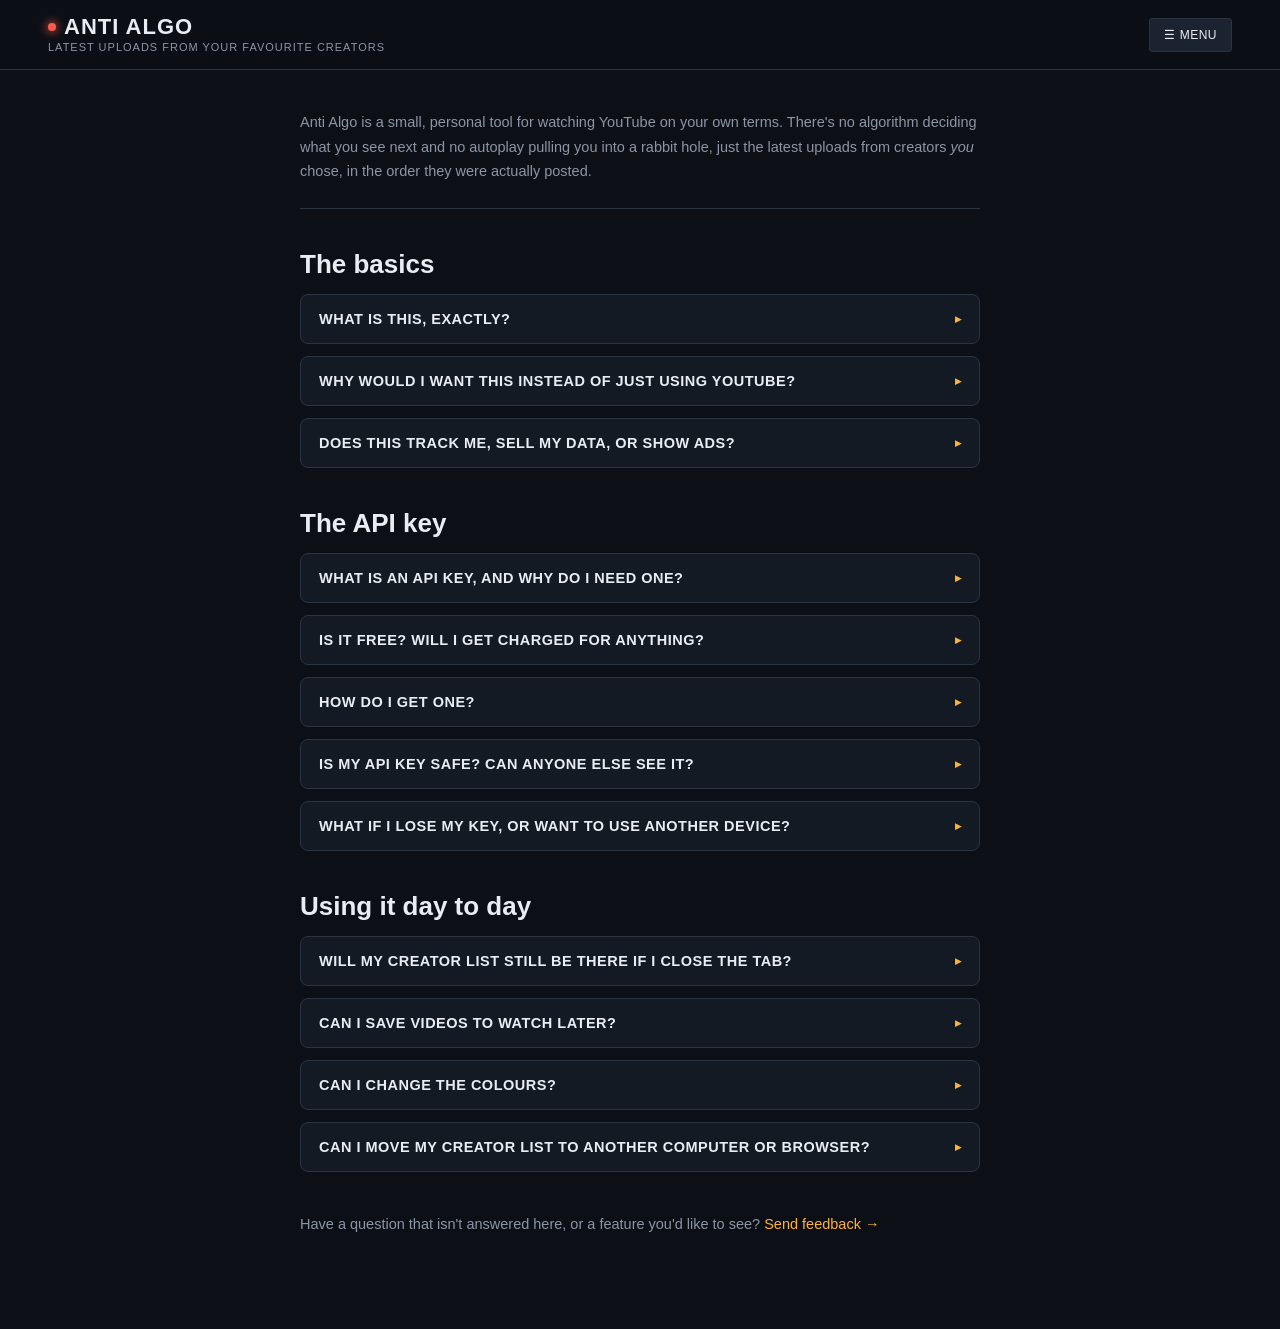
==== faq.html @ 211311bf "Updated symbols and mobile optimisation" ====
<!DOCTYPE html>
<html lang="en">
<head>
<meta charset="UTF-8">
<meta name="viewport" content="width=device-width, initial-scale=1.0">
<title>FAQ | Anti Algo</title>
<meta name="description" content="Latest uploads from your favourite creators. No algorithm, just the people you chose.">
<meta property="og:type" content="website">
<meta property="og:site_name" content="Anti Algo">
<meta property="og:title" content="FAQ | Anti Algo">
<meta property="og:description" content="Latest uploads from your favourite creators. No algorithm, just the people you chose.">
<meta property="og:url" content="https://anti-algo.com/faq.html">
<meta property="og:image" content="https://anti-algo.com/preview.png">
<meta property="og:image:width" content="1200">
<meta property="og:image:height" content="630">
<meta name="twitter:card" content="summary_large_image">
<meta name="twitter:image" content="https://anti-algo.com/preview.png">
<link rel="icon" type="image/svg+xml" href="favicon.svg">
<link rel="stylesheet" href="style.css?v=29">
<script src="theme.js?v=9"></script>
</head>
<body>
<div class="scanline"></div>
<header>
  <div class="brand-block">
    <a class="brand" href="index.html" title="Back to home"><span class="dot"></span><h1>ANTI ALGO</h1></a>
    <div class="tagline">Latest uploads from your favourite creators</div>
  </div>
  <div class="actions">
  </div>
</header>

<main class="content-page">
  <p class="page-intro">
    Anti Algo is a small, personal tool for watching YouTube on your own terms. There's no algorithm deciding
    what you see next and no autoplay pulling you into a rabbit hole, just the latest uploads from creators
    <em>you</em> chose, in the order they were actually posted.
  </p>

  <h2>The basics</h2>

  <div class="faq-item">
    <button class="faq-question" type="button">
      <span>What is this, exactly?</span>
      <span class="faq-arrow">▸</span>
    </button>
    <div class="faq-answer">
      <p>It's a self-contained web page that pulls the latest videos from a list of YouTube creators you pick,
      and shows them to you in one simple feed, sorted purely by upload date and nothing else. There's no
      "recommended for you," no trending tab, no algorithm nudging you toward anything. If you didn't add
      the creator, you won't see their videos.</p>
    </div>
  </div>

  <div class="faq-item">
    <button class="faq-question" type="button">
      <span>Why would I want this instead of just using YouTube?</span>
      <span class="faq-arrow">▸</span>
    </button>
    <div class="faq-answer">
      <p>YouTube's homepage and "Up Next" queue are built to maximise watch time, and they're very good at
      keeping you watching things you didn't plan to watch. Anti Algo flips that: you decide the full list of
      creators up front, and that's all you'll ever see here. It's a way to keep up with people you actually
      follow without wading through everything else YouTube wants to show you.</p>
    </div>
  </div>

  <div class="faq-item">
    <button class="faq-question" type="button">
      <span>Does this track me, sell my data, or show ads?</span>
      <span class="faq-arrow">▸</span>
    </button>
    <div class="faq-answer">
      <p>No. Everything (your creator list, genres, API key and watched-video history) is stored only in
      your own browser. Nothing is sent to any server of ours, because there isn't one; this is a static page
      that talks directly to YouTube's official API using your own key. There's no tracking, no ads, and no
      account to sign up for.</p>
    </div>
  </div>

  <h2>The API key</h2>

  <div class="faq-item">
    <button class="faq-question" type="button">
      <span>What is an API key, and why do I need one?</span>
      <span class="faq-arrow">▸</span>
    </button>
    <div class="faq-answer">
      <p>An API key is like a personal password that lets this page ask YouTube directly for data, like the
      latest videos from a channel, thumbnails and titles, through YouTube's official Data API.
      Without a key, YouTube has no way to know who's asking or whether the request is legitimate, so it
      won't respond. The key is free, tied to your own Google account, and only this page (running in your
      browser) ever uses it.</p>
    </div>
  </div>

  <div class="faq-item">
    <button class="faq-question" type="button">
      <span>Is it free? Will I get charged for anything?</span>
      <span class="faq-arrow">▸</span>
    </button>
    <div class="faq-answer">
      <p>Yes, completely free for normal personal use. Google gives every API key a free daily quota (10,000
      units), and just browsing your feed uses a tiny fraction of that. No billing details are required to
      create the key, and nothing here could rack up charges even if you left it running all day.</p>
    </div>
  </div>

  <div class="faq-item">
    <button class="faq-question" type="button">
      <span>How do I get one?</span>
      <span class="faq-arrow">▸</span>
    </button>
    <div class="faq-answer">
      <p>Head back to the <a href="index.html">home page</a> and click the "Get a free key" button next to the API
      key box at the bottom. It walks through the whole process step by step, from creating a free Google
      Cloud project to pasting the finished key in.</p>
    </div>
  </div>

  <div class="faq-item">
    <button class="faq-question" type="button">
      <span>Is my API key safe? Can anyone else see it?</span>
      <span class="faq-arrow">▸</span>
    </button>
    <div class="faq-answer">
      <p>Your key is stored only in your own browser and is never sent anywhere except directly to Google's
      API. If you're sharing this page with other people (say, via a hosted link), each person needs to get
      and enter their own key. Keys are never shared between visitors, and nobody can see yours.</p>
    </div>
  </div>

    <div class="faq-item">
    <button class="faq-question" type="button">
      <span>What if I lose my key, or want to use another device?</span>
      <span class="faq-arrow">▸</span>
    </button>
    <div class="faq-answer">
      <p>Keep a copy somewhere safe, like a password manager or a notes app. If you lose it, sign in to
      Google Cloud Console with the same Google account, go to APIs &amp; Services, then Credentials, and open your
      key to see it again. On a new device, just paste it into the API Key box and press Save key.</p>
    </div>
  </div>

  <h2>Using it day to day</h2>

  <div class="faq-item">
    <button class="faq-question" type="button">
      <span>Will my creator list still be there if I close the tab?</span>
      <span class="faq-arrow">▸</span>
    </button>
    <div class="faq-answer">
      <p>Yes. Your creators, genres, watched history, and API key are all saved in your browser's storage and
      persist across visits. They're tied to the exact page/address you load it from, so opening it a
      different way (a different port, a different file location) will look empty until you add creators
      there too.</p>
    </div>
  </div>

  <div class="faq-item">
    <button class="faq-question" type="button">
      <span>Can I save videos to watch later?</span>
      <span class="faq-arrow">▸</span>
    </button>
    <div class="faq-answer">
      <p>Yes. Press the <strong>+</strong> in the bottom-right corner of any video's thumbnail to save it, then open the
      <strong>Queue</strong> button above the feed to see your list. It holds up to 12 videos, and each one stays
      until you remove it yourself with the ✕. Shorts have their own
      separate queue, with its own button at the top of the Shorts column and room for another 12. Your queues are saved
      in your browser, just like your creators.</p>
    </div>
  </div>

  <div class="faq-item">
    <button class="faq-question" type="button">
      <span>Can I change the colours?</span>
      <span class="faq-arrow">▸</span>
    </button>
    <div class="faq-answer">
      <p>Yes. Open the Menu in the top corner on the home page and choose Theme to pick from Original, Bubblegum, Rouge, Amethyst, Azure or Forest.
      Your choice is remembered in your browser, and it applies to every page on the site.</p>
    </div>
  </div>

    <div class="faq-item">
    <button class="faq-question" type="button">
      <span>Can I move my creator list to another computer or browser?</span>
      <span class="faq-arrow">▸</span>
    </button>
    <div class="faq-answer">
      <p>Yes. Use the Export button next to the API key box to download a JSON file of your creators and
      genres, then use Import on the other machine to bring them in. You'll still need to enter your own API
      key separately on each device, since that's not included in the export.</p>
    </div>
  </div>

  <p style="margin-top:40px;">
    Have a question that isn't answered here, or a feature you'd like to see?
    <a href="feedback.html">Send feedback →</a>
  </p>
</main>

<script>
  document.querySelectorAll('.faq-question').forEach(btn => {
    btn.addEventListener('click', () => {
      btn.parentElement.classList.toggle('open');
    });
  });
</script>
</body>
</html>
---- style.css ----
:root{
    --col-left:320px;
    --col-right:240px;
    --col-gap:24px;
    --ink:#0c1016;
    --panel:#141a23;
    --panel-2:#1b2330;
    --line: #2a3341;
    --text: #e9edf3;
    --text-dim: #8b95a5;
    --amber: #ffb238;
    --amber-dim: #7a5a20;
    --amber-hover: #ffc45c;
    --accent-2: #ffb238;
    --on-accent: #1a1200;
    --placeholder: #4d5768;
    --amber-rgb: 255,178,56;
    --live-rgb: 255,90,78;
    --ink-rgb: 12,16,22;
    --panel-rgb: 20,26,35;
    --shade-rgb: 5,8,12;
    --live: #ff5a4e;
    --font-display: 'Roboto', Arial, sans-serif;
    --font-body: 'Roboto', Arial, sans-serif;
    --font-mono: 'Roboto', Arial, sans-serif;
  }
  @import url('https://fonts.googleapis.com/css2?family=Roboto:wght@400;500;700;900&display=swap');
  *{box-sizing:border-box; margin:0; padding:0;}
  body{
    background: var(--ink);
    color: var(--text);
    font-family: var(--font-body);
    min-height:100vh;
  }
  .scanline{
    position:fixed; inset:0; pointer-events:none; z-index:50;
    background: repeating-linear-gradient(0deg, rgba(255,255,255,0.012) 0px, rgba(255,255,255,0.012) 1px, transparent 1px, transparent 3px);
    mix-blend-mode: overlay;
  }
  header{
    padding: 16px clamp(16px,4vw,48px);
    border-bottom: 1px solid var(--line);
    display:flex; align-items:center; justify-content:space-between; gap:16px; flex-wrap:wrap;
    position: sticky; top:0; background: rgba(var(--ink-rgb),0.92); backdrop-filter: blur(8px); z-index:10;
  }
  .brand-block{ display:flex; flex-direction:column; gap:3px; }
  .brand{ display:flex; align-items:center; gap:8px; }
  .brand .dot{
    width:8px; height:8px; border-radius:50%; background: var(--live);
    box-shadow: 0 0 8px 2px rgba(var(--live-rgb),0.6);
    animation: pulse 1.8s ease-in-out infinite;
    display:inline-block;
  }
  @keyframes pulse{ 0%,100%{opacity:1;} 50%{opacity:.35;} }
  h1{
    font-family: var(--font-display);
    font-weight:700;
    font-size: clamp(18px,2.4vw,22px);
    letter-spacing: 1px;
    line-height:1;
  }
  .tagline{ font-family: var(--font-mono); font-size:11px; color:var(--text-dim); letter-spacing:1px; text-transform:uppercase; }
  .actions{ display:flex; gap:8px; align-items:center; }
  button, .btn{
    font-family: var(--font-mono); font-size:12px; letter-spacing:0.5px; text-transform:uppercase;
    background: var(--panel-2); color: var(--text); border:1px solid var(--line);
    padding:9px 14px; border-radius:3px; cursor:pointer; transition: all .15s ease;
  }
  button:hover{ border-color: var(--amber); color: var(--amber); }
  button:disabled{ opacity:.4; cursor:default; }
  button:focus-visible, input:focus-visible{ outline:2px solid var(--amber); outline-offset:2px; }
  .btn-primary{ background: var(--amber); color: var(--on-accent); border-color:var(--amber); font-weight:600; }
  .btn-primary:hover{ background: var(--amber-hover); color: var(--on-accent); }

  .apikey-footer{
    padding: 0 clamp(16px,3vw,40px) 28px;
  }
  .apikey-bar{
    display:flex; gap:8px; flex-wrap:wrap; align-items:center;
    background: var(--panel); border:1px solid var(--line); border-radius:8px;
    padding:10px 12px; max-width:720px;
  }
  .apikey-bar input{
    flex:1; min-width:160px; background: var(--ink); border:1px solid var(--line); color:var(--text);
    padding:8px 12px; border-radius:3px; font-family: var(--font-mono); font-size:12.5px;
  }
  .apikey-bar input::placeholder{ color: var(--placeholder); }
  .apikey-link{ color:var(--amber); font-size:12.5px; text-decoration:none; white-space:nowrap; }
  .apikey-link:hover{ text-decoration:underline; }
  #apiKeyToggleBtn{ padding:8px 11px; }
  .data-bar-label{ font-size:12.5px; color:var(--text-dim); margin-right:2px; white-space:nowrap; flex:0 0 auto; }
  .apikey-bar-label{ font-size:12.5px; color:var(--text-dim); font-weight:600; white-space:nowrap; }

  #infoBtn{ font-size:12px; }

  .modal-overlay{
    display:none; position:fixed; inset:0; background:rgba(0,0,0,0.65); z-index:300;
    align-items:center; justify-content:center; padding:20px;
  }
  .modal-overlay.open{ display:flex; }
  .modal-box{
    background: var(--panel); border:1px solid var(--line); border-radius:10px;
    padding:24px; max-width:440px; width:100%;
    max-height:calc(100vh - 40px); overflow-y:auto;   /* long dialogs scroll instead of running off-screen */
  }
  .modal-title{ font-size:18px; font-weight:700; margin-bottom:14px; color:var(--text); }
  .modal-steps{ padding-left:20px; display:flex; flex-direction:column; gap:10px; margin-bottom:18px; }
  .modal-steps li{ font-size:13.5px; line-height:1.5; color:var(--text-dim); }
  .modal-steps strong{ color:var(--text); }
  .modal-box button{ margin-top:4px; }
  #infoCloseBtn{ margin-left:8px; }

  /* Darker backdrop just for the video pop-out (Info/Help windows keep the lighter one) */
  #videoModalOverlay{ background:rgba(0,0,0,0.9); }
  /* Landscape: up to 90% of the screen width, leaving room above/below for the close button and fallback link */
  .video-modal-box{
    position:relative; width:min(90vw, calc(80vh * 16 / 9));
  }
  /* Shorts: up to 80% of the screen height, kept in a 9:16 frame */
  .video-modal-box.vertical{ width:min(90vw, calc(80vh * 9 / 16)); }
  .video-modal-frame{
    position:relative; width:100%; aspect-ratio:16/9; background:#000; border-radius:10px; overflow:hidden;
  }
  .video-modal-box.vertical .video-modal-frame{ aspect-ratio:9/16; }
  .video-modal-frame iframe{ position:absolute; inset:0; width:100%; height:100%; border:none; }
  .video-modal-fallback{
    display:block; text-align:center; margin-top:12px; color:var(--text-dim);
    font-size:12.5px; text-decoration:none;
  }
  .video-modal-fallback:hover{ color: var(--amber); text-decoration:underline; }
  .video-modal-close{
    position:absolute; top:-40px; right:0; background:transparent; border:none; color:var(--text);
    font-size:20px; padding:6px 10px; cursor:pointer;
  }
  .video-modal-close:hover{ color: var(--amber); border-color:transparent; }

  .add-bar{ display:flex; gap:8px; margin-bottom:28px; flex-wrap:wrap; }
  .add-bar input{
    flex:1; min-width:220px; background: var(--panel); border:1px solid var(--line); color:var(--text);
    padding:11px 14px; border-radius:3px; font-family: var(--font-mono); font-size:13px;
  }
  .add-bar input::placeholder{ color: var(--placeholder); }
  .add-bar #genreInput{ flex:0 1 300px; min-width:200px; }
  .add-bar #channelInput{ min-width:180px; }
  .add-bar button{ flex:0 0 auto; }

  main{ padding: 24px clamp(16px,3vw,40px) 64px; max-width:1600px; margin:0 auto; }

  .layout{
    display:grid;
    grid-template-columns: var(--col-left) minmax(0,1fr) var(--col-right);
    gap:var(--col-gap);
    align-items:start;
  }

  .panel-title{
    font-family: var(--font-body); font-size:16px; font-weight:700;
    color: var(--text); margin-bottom:14px; display:flex; align-items:center; gap:8px;
    position: relative; min-height:48px; padding-bottom:12px; border-bottom:1px solid var(--line); /* same height for all three headings so the text lines up */
  }
  .panel-title .count{
    background: var(--panel-2); color:var(--text-dim); border-radius:10px; padding:1px 8px; font-size:12px; font-weight:500;
  }

  .filter-btn{
    margin-left:auto; font-size:11.5px; font-weight:500; padding:5px 10px;
    background: var(--panel-2); border:1px solid var(--line); color:var(--text-dim); border-radius:14px;
  }
  .solo-badge{
    margin-left:8px; font-size:12px; font-weight:500; color:var(--amber);
    background: rgba(var(--amber-rgb),0.1); border:1px solid var(--amber-dim);
    padding:3px 6px 3px 10px; border-radius:14px; display:inline-flex; align-items:center; gap:6px;
  }
  .solo-badge button{
    padding:1px 6px; font-size:12px; border-radius:50%; border:none; background:transparent; color:var(--amber);
  }
  .solo-badge button:hover{ background: rgba(var(--amber-rgb),0.2); border-color:transparent; }
  .filter-btn:hover{ color:var(--text); border-color:var(--line); }
  .filter-btn.active{ color: var(--amber); border-color: var(--amber-dim); }
  .filter-dropdown{
    display:none; position:absolute; top:100%; right:0; margin-top:6px; z-index:30;
    background: var(--panel); border:1px solid var(--line); border-radius:8px;
    padding:10px; min-width:200px; max-height:280px; overflow-y:auto;
    box-shadow: 0 8px 24px rgba(0,0,0,0.5);
  }
  .filter-dropdown.open{ display:block; }
  .filter-dropdown-actions{ display:flex; gap:10px; margin-bottom:8px; padding-bottom:8px; border-bottom:1px solid var(--line); }
  .filter-dropdown-actions button{
    background:transparent; border:none; padding:0; font-size:11.5px; color:var(--amber); border-radius:0;
  }
  .filter-dropdown-actions button:hover{ text-decoration:underline; color:var(--amber); border-color:transparent; }
  .filter-option{
    display:flex; align-items:center; gap:8px; padding:6px 4px; font-size:13px; font-weight:400;
    color: var(--text); cursor:pointer; border-radius:5px;
  }
  .filter-option:hover{ background: var(--panel-2); }
  .filter-option input{ accent-color: var(--amber); cursor:pointer; }

  /* --- Shorts rail --- */
  .shorts-rail{
    position: sticky; top:85px;
    height: calc(100vh - 115px);
    display:flex; flex-direction:column;
    min-height:0;
  }
  .shorts-scroll{
    flex:1; min-height:0;
    overflow-y:auto; display:flex; flex-direction:column; gap:16px; padding-right:6px; padding-bottom:8px;
  }
  .short-card{
    flex:0 0 auto;
    display:block; background: transparent; border-radius:12px;
    overflow:hidden; text-decoration:none; color:inherit;
  }
  .short-thumb{ position:relative; width:100%; aspect-ratio:9/16; background:#000; border-radius:12px; overflow:hidden; }
  .short-thumb img{ width:100%; height:100%; object-fit:cover; display:block; transition: transform .2s ease; }
  .short-card:hover .short-thumb img{ transform: scale(1.06); }
  .short-thumb.watched img{ filter: brightness(0.35); }
  .short-badge{
    position:absolute; top:8px; left:8px; background:rgba(0,0,0,0.7); color:#fff;
    font-family: var(--font-body); font-size:11px; font-weight:500;
    padding:2px 8px; border-radius:4px;
  }
  .short-info{ padding:8px 2px 0; }
  .short-title{ font-size:13px; line-height:1.35; font-weight:500; color:var(--text); margin-bottom:3px;
    display:-webkit-box; -webkit-line-clamp:2; -webkit-box-orient:vertical; overflow:hidden; }
  .short-chan{ font-size:12px; color:var(--text-dim); }

  /* --- Creators panel --- */
  .creators-panel{
    position: sticky; top:85px;
    height: calc(100vh - 115px);
    display:flex; flex-direction:column;
    min-height:0;
  }

  .chip-list{
    flex:1; min-height:0; overflow-y:auto;
    display:flex; flex-direction:column; gap:4px; padding-right:6px; padding-bottom:8px;
  }
  .genre-group{ margin-bottom:6px; }
  .genre-header{
    width:100%; display:flex; align-items:center; gap:2px;
    border:1px solid transparent; border-radius:6px; background:transparent;
  }
  .genre-header:hover{ background: var(--panel-2); }
  .genre-header.selected{ background: rgba(var(--amber-rgb),0.1); border-color: var(--amber-dim); }
  .genre-header button{
    background:transparent; border:none; color: var(--accent-2); cursor:pointer; border-radius:6px;
    font-family: var(--font-mono); font-size:11px; letter-spacing:1px; text-transform:uppercase;
  }
  .genre-header button:hover{ background:transparent; border-color:transparent; color: var(--accent-2); }
  .genre-arrow-btn{ flex:0 0 auto; padding:8px 6px 8px 6px; font-size:11px; }
  .genre-arrow-btn:hover{ background: rgba(var(--amber-rgb),0.15) !important; }
  .genre-label-btn{
    flex:1; min-width:0; display:flex; align-items:center; gap:8px; padding:8px 6px 8px 2px; text-align:left;
  }
  .genre-name{ flex:1; text-align:left; overflow:hidden; text-overflow:ellipsis; white-space:nowrap; }
  .genre-header .count{ background: var(--panel-2); color:var(--text-dim); border-radius:10px; padding:1px 7px; font-size:10.5px; }
  .genre-items{ display:flex; flex-direction:column; gap:2px; padding-left:18px; }

  .chan-chip{
    display:flex; align-items:center; justify-content:space-between; gap:8px;
    background: transparent; border-radius:8px; border:1px solid transparent;
    padding:8px 8px 8px 4px; font-size:14px; color:var(--text-dim);
  }
  .chan-chip:hover{ background: var(--panel-2); }
  .chan-chip strong{
    color:var(--text); font-weight:500; font-size:14px; overflow:hidden; text-overflow:ellipsis;
    white-space:nowrap; cursor:pointer; flex:1; min-width:0;
  }
  .chan-chip strong:hover{ color: var(--amber); }
  .chan-chip.solo-active{ background: rgba(var(--amber-rgb),0.1); border-color: var(--amber-dim); }
  .chan-chip.solo-active strong{ color: var(--amber); }
  .chan-chip button{
    flex:0 0 auto; padding:2px 7px; font-size:13px; border-radius:50%; border:none; background:transparent; color:var(--text-dim);
  }
  .chan-chip button:hover{ color: #fff; border-color:transparent; background:rgba(255,255,255,0.12); }
  .chan-chip-edit{ background: var(--panel-2); gap:6px; flex-wrap:wrap; }
  .chan-chip-edit strong{ flex:0 0 auto; max-width:35%; }
  .chan-chip-edit input{
    flex:1; min-width:0; background: var(--panel); border:1px solid var(--line); color:var(--text);
    padding:5px 8px; border-radius:4px; font-family: var(--font-mono); font-size:12px;
  }
  .chan-chip-edit select{
    flex:1; min-width:0; background: var(--panel); border:1px solid var(--line); color:var(--text);
    padding:5px 8px; border-radius:4px; font-family: var(--font-body); font-size:12px;
  }
  .panel-empty{ font-size:13px; color:var(--text-dim); padding:4px; }

  /* --- Feed --- */
  .feed-col{
    min-width:0;
    position: sticky; top:85px;
    height: calc(100vh - 115px);
    display:flex; flex-direction:column;
    min-height:0;
  }
  .status-line{ font-family: var(--font-body); font-size:13px; color: var(--text-dim); min-height:18px; margin-bottom:18px; }
  .status-line.error{ color: #ff6b6b; }

  .feed-scroll{ flex:1; min-height:0; overflow-y:auto; padding-right:6px; padding-bottom:8px; }

  .grid{
    display:grid; grid-template-columns: repeat(auto-fill, minmax(260px,1fr)); gap:24px 16px;
  }
  .card{
    background: transparent; border:none; border-radius:0; overflow:visible;
    display:flex; flex-direction:column; transition: opacity .15s ease;
  }
  .card:hover{ opacity:0.92; }
  .thumb-wrap{ position:relative; aspect-ratio:16/9; background:#000; overflow:hidden; border-radius:12px; }
  .thumb-wrap img{ width:100%; height:100%; object-fit:cover; display:block; }
  .thumb-wrap.watched img{ filter: brightness(0.35); }
  .watched-overlay{
    position:absolute; inset:0; display:flex; align-items:center; justify-content:center;
    background: rgba(0,0,0,0.25);
    color:#fff; font-family: var(--font-body); font-weight:600; font-size:13px;
    letter-spacing:0.5px; text-transform:uppercase; pointer-events:none;
  }
  .card-body{ padding:10px 0 0; display:flex; flex-direction:column; gap:6px; flex:1; }
  .card-title{ font-size:14px; font-weight:500; line-height:1.4; color:var(--text); }
  .card-title a{ color:inherit; text-decoration:none; }
  .card-title a:hover{ color: var(--text); }
  .card-meta{ display:flex; justify-content:space-between; align-items:center; margin-top:auto; }
  .chan-name{ font-size:13px; color: var(--text-dim); font-weight:400; }
  .timestamp{ font-family: var(--font-body); font-size:13px; color:var(--text-dim); }

  .empty{
    text-align:center; padding: 80px 20px; color: var(--text-dim);
  }
  .empty .big{ font-family: var(--font-display); font-weight:700; font-size:22px; color: var(--text); margin-bottom:8px;}

  .skeleton{ background: transparent; border:none; border-radius:0; overflow:hidden;}
  .skeleton .thumb-wrap{ background: linear-gradient(90deg, var(--panel) 25%, var(--panel-2) 37%, var(--panel) 63%); background-size:400% 100%; animation: shimmer 1.4s infinite; border-radius:12px; }
  @keyframes shimmer{ 0%{background-position:100% 0;} 100%{background-position:0 0;} }

  ::-webkit-scrollbar{ height:8px; width:8px; }
  ::-webkit-scrollbar-thumb{ background: var(--line); border-radius:4px; }

  @media (max-width: 980px){
    .layout{ grid-template-columns: 1fr; }
    .shorts-rail, .creators-panel, .feed-col{ position:static; max-height:none; height:auto; }
    .shorts-scroll{ flex-direction:row; overflow-x:auto; overflow-y:visible; padding-bottom:8px; }
    .short-card{ flex:0 0 130px; }
    .feed-col{ order:-1; }
  }

/* ---------- Shared multi-page additions (nav, content pages, forms) ---------- */

.content-page{
  max-width:760px; margin:0 auto; padding: 40px clamp(16px,4vw,40px) 80px;
}
.content-page h2{
  font-family: var(--font-display); font-weight:700; font-size:26px; color:var(--text);
  margin: 40px 0 14px;
}
.content-page h2:first-child{ margin-top:0; }
.content-page p{
  font-size:14.5px; line-height:1.7; color:var(--text-dim); margin-bottom:12px;
}
.content-page a{ color: var(--amber); text-decoration:none; }
.content-page a:hover{ text-decoration:underline; }
.page-intro{
  font-size:15px; line-height:1.7; color:var(--text); margin-bottom:32px;
  padding-bottom:24px; border-bottom:1px solid var(--line);
}

.faq-item{
  background: var(--panel); border:1px solid var(--line); border-radius:8px;
  margin-bottom:12px; overflow:hidden;
}
.faq-question{
  width:100%; display:flex; align-items:center; justify-content:space-between; gap:12px;
  background:transparent; border:none; color:var(--text); font-family: var(--font-body);
  font-size:14.5px; font-weight:600; text-align:left; padding:16px 18px; cursor:pointer; border-radius:0;
}
.faq-question:hover{ background: var(--panel-2); border-color:transparent; }
.faq-question .faq-arrow{ color:var(--amber); font-size:12px; flex:0 0 auto; transition: transform .15s ease; }
.faq-answer{
  display:none; padding: 14px 18px 16px; font-size:14px; line-height:1.7; color:var(--text-dim);
}
.faq-answer p{ margin:0; }
.faq-answer p + p{ margin-top:10px; }
.faq-answer a{ color:var(--amber); }
.faq-item.open .faq-answer{ display:block; }
.faq-item.open .faq-arrow{ transform: rotate(90deg); }

.feedback-form{
  background: var(--panel); border:1px solid var(--line); border-radius:10px; padding:24px;
  display:flex; flex-direction:column; gap:16px; margin-top:8px;
}
.feedback-form label{
  font-family: var(--font-body); font-size:13px; font-weight:600; color:var(--text);
  display:flex; flex-direction:column; gap:6px;
}
.feedback-form input, .feedback-form select, .feedback-form textarea{
  background: var(--ink); border:1px solid var(--line); color:var(--text);
  padding:10px 12px; border-radius:5px; font-family: var(--font-body); font-size:13.5px;
  font-weight:400; resize:vertical;
}
.feedback-form input::placeholder, .feedback-form textarea::placeholder{ color: var(--placeholder); }
.feedback-form .req{ color:var(--amber); margin-left:1px; }
.feedback-form small{ font-weight:400; color:var(--text-dim); font-size:12px; }
.feedback-note{
  background: rgba(var(--amber-rgb),0.08); border:1px solid var(--amber-dim); border-radius:8px;
  padding:14px 16px; font-size:13px; line-height:1.6; color:var(--text-dim); margin-bottom:24px;
}
.feedback-note strong{ color: var(--amber); }
.feedback-success{
  display:none; background: rgba(46,160,67,0.1); border:1px solid #2ea043; border-radius:8px;
  padding:16px 18px; color:#7ee08a; font-size:14px; margin-top:16px;
}
.feedback-success.show{ display:block; }

/* Brand title doubles as a link back to the home page */
a.brand{ text-decoration:none; color:inherit; cursor:pointer; }
a.brand:hover h1{ color: var(--amber); }


/* ---------- Welcome panel (first-time / empty state) ---------- */
.welcome-panel{
  grid-column:1/-1; max-width:640px; margin:32px auto; text-align:center;
  padding:36px 28px; background: var(--panel); border:1px solid var(--line); border-radius:12px;
}
.welcome-kicker{
  font-family: var(--font-mono); font-size:11px; letter-spacing:1.5px; text-transform:uppercase;
  color: var(--accent-2); margin-bottom:10px;
}
.welcome-panel h2{ font-family: var(--font-display); font-weight:700; font-size:28px; color:var(--text); margin-bottom:14px; }
.welcome-panel p{ font-size:14.5px; line-height:1.7; color:var(--text-dim); margin-bottom:12px; }
.welcome-points{
  list-style:none; display:flex; flex-direction:column; gap:8px; text-align:left;
  margin:18px auto 26px; max-width:470px;
}
.welcome-points li{ font-size:13.5px; line-height:1.55; color:var(--text-dim); padding-left:22px; position:relative; }
.welcome-points li::before{ content:"●"; color:var(--amber); font-size:8px; position:absolute; left:6px; top:5px; }
.welcome-panel .btn-primary{ padding:12px 26px; font-size:13px; }
.welcome-hint{ font-size:12px; color:var(--text-dim); margin-top:12px; }

/* ---------- Guided tour (spotlight + speech bubble) ---------- */
#tourBlocker{ display:none; position:fixed; inset:0; z-index:200; }
#tourBlocker.active{ display:block; }
#tourSpot{
  display:none; position:fixed; z-index:201; border-radius:10px; pointer-events:none;
  box-shadow: 0 0 0 2px var(--amber), 0 0 0 9999px rgba(var(--shade-rgb),0.8);
  transition: left .2s ease, top .2s ease, width .2s ease, height .2s ease;
}
#tourBubble{
  display:none; position:fixed; z-index:203; width:min(340px, calc(100vw - 24px));
  background: var(--panel); border:1px solid var(--amber); border-radius:12px;
  padding:16px 16px 14px; box-shadow:0 12px 40px rgba(0,0,0,0.6);
}
.tour-title{ font-weight:700; color: var(--accent-2); font-size:14px; margin-bottom:6px; }
.tour-text{ font-size:13.5px; line-height:1.55; color: var(--text); margin-bottom:14px; }
.tour-footer{ display:flex; align-items:center; gap:8px; }
.tour-count{ font-size:12px; color: var(--text-dim); margin-right:auto; }
.tour-skip{ background:transparent; border:none; color: var(--text-dim); padding:6px 8px; }
.tour-skip:hover{ background:transparent; border-color:transparent; color: var(--text); }
.tour-arrow{
  position:absolute; width:14px; height:14px; background: var(--panel);
  border:1px solid var(--amber); transform:rotate(45deg); display:none;
}
.tour-arrow.up{ top:-8px; border-right:none; border-bottom:none; }
.tour-arrow.down{ bottom:-8px; border-left:none; border-top:none; }
.tour-arrow.left{ left:-8px; border-top:none; border-right:none; }
.tour-arrow.right{ right:-8px; border-bottom:none; border-left:none; }


/* ---------- Soft outlines so the three feeds read as separate sections ---------- */
.creators-panel, .feed-col, .shorts-rail{
  background: rgba(var(--panel-rgb),0.5);
  border:1px solid var(--line);
  border-radius:3px;   /* same corner as the add-creator bar */
  padding:16px 16px 12px;
}

/* ---------- Channel card (selected creator with nothing in the feed) ---------- */
.channel-card{
  grid-column:1/-1; justify-self:center; display:flex; flex-direction:column; align-items:center; gap:10px;
  width:250px; padding:22px 16px; margin-top:24px; text-align:center; text-decoration:none;
  background: var(--panel); border:1px solid var(--line); border-radius:14px;
  transition: border-color .15s ease, transform .15s ease;
}
.channel-card:hover{ border-color: var(--amber-dim); transform: translateY(-2px); }
.channel-card-img{
  width:160px; height:160px; border-radius:14px; overflow:hidden; background: var(--panel-2);
  display:flex; align-items:center; justify-content:center;
  font-size:64px; font-weight:700; color: var(--amber);
}
.channel-card-img img{ width:100%; height:100%; object-fit:cover; display:block; }
.channel-card-name{ font-size:16px; font-weight:700; color: var(--text); }
.channel-card-hint{ font-size:12.5px; line-height:1.5; color: var(--text-dim); }
.channel-card-link{ font-size:12.5px; color: var(--amber); }
.channel-card:hover .channel-card-link{ text-decoration:underline; }

/* ---------- Example pictures inside the tour bubbles ---------- */
.tour-preview{
  position:relative; margin:0 0 14px; padding:22px 10px 10px; border:1px dashed var(--line);
  border-radius:8px; background: rgba(var(--ink-rgb),0.6);
}
.tour-preview-label{
  position:absolute; top:5px; left:10px; font-family: var(--font-mono); font-size:9.5px;
  letter-spacing:1px; text-transform:uppercase; color: var(--text-dim);
}
.mock-genre{
  display:flex; align-items:center; gap:6px; margin:4px 0 2px; font-family: var(--font-mono);
  font-size:9.5px; letter-spacing:1px; text-transform:uppercase; color: var(--amber);
}
.mock-genre span{ background: var(--panel-2); color: var(--text-dim); border-radius:8px; padding:0 6px; }
.mock-chip{
  display:flex; justify-content:space-between; align-items:center; margin-left:12px; padding:3px 6px;
  border-radius:5px; font-size:11px; color: var(--text);
}
.mock-chip.on{ background: rgba(var(--amber-rgb),0.12); border:1px solid var(--amber-dim); color: var(--amber); }
.mock-chip i{ font-style:normal; color: var(--text-dim); font-size:10px; letter-spacing:2px; }
.mock-row{ display:flex; gap:8px; }
.mock-card{ flex:1; min-width:0; }
.mock-thumb{
  position:relative; aspect-ratio:16/9; border-radius:5px; overflow:hidden;
  background: linear-gradient(135deg, var(--line), var(--panel-2));
}
.mock-thumb.watched{ background: linear-gradient(135deg, var(--panel), var(--ink)); }
.mock-thumb.watched span{
  position:absolute; inset:0; display:flex; align-items:center; justify-content:center;
  font-size:7.5px; font-weight:700; letter-spacing:.5px; text-transform:uppercase; color:#fff;
}
.mock-line{ height:4px; border-radius:2px; background: var(--text-dim); margin-top:5px; opacity:.8; }
.mock-line.dim{ opacity:.4; height:3px; }
.mock-line.w80{ width:80%; } .mock-line.w70{ width:70%; } .mock-line.w50{ width:50%; } .mock-line.w40{ width:40%; }
.mock-short{ flex:1; min-width:0; }
.mock-short .mock-thumb{ aspect-ratio:9/16; }
.mock-short .mock-thumb b{
  position:absolute; top:4px; left:4px; font-size:6.5px; font-weight:600; color:#fff;
  background: rgba(0,0,0,0.7); padding:1px 4px; border-radius:3px;
}

/* Keep the Creators heading row on one line: no wrapping inside the Filter / Undo buttons */
.panel-title .filter-btn{ white-space:nowrap; flex:0 0 auto; padding:5px 9px; }
.panel-title .count{ flex:0 0 auto; }
#undoRemoveBtn{ margin-left:0; }


/* ---------- Footer: two separate boxes, centred under the middle (Videos) section ---------- */
.footer-inner{
  display:grid;
  grid-template-columns: var(--col-left) minmax(0,1fr) var(--col-right);
  column-gap: var(--col-gap);
  max-width: calc(1600px - 2 * clamp(16px,3vw,40px));
  margin:0 auto;
}
.footer-mid{
  grid-column:2;                       /* the middle column, same as the Videos section */
  display:flex; justify-content:center; flex-wrap:nowrap; gap:12px;
}
.footer-mid > .apikey-bar{ flex:0 0 auto; }   /* keep each box its natural size; any overflow spreads evenly either side */
/* Not enough room for three columns: centre the pair on the page and let it wrap */
@media (max-width: 1180px){
  .footer-inner{ grid-template-columns: 1fr; }
  .footer-mid{ grid-column:1; flex-wrap:wrap; }
}

/* "Get a free key" as a button */
.apikey-getkey{
  display:inline-block; text-decoration:none; white-space:nowrap;
  color: var(--amber); border-color: var(--amber-dim);
}
.apikey-getkey:hover{ border-color: var(--amber); background: rgba(var(--amber-rgb),0.1); color: var(--amber); text-decoration:none; }

/* Help dialog: plain-English intro */
.modal-box-wide{ max-width:560px; }
.modal-text{ font-size:13.5px; line-height:1.6; color: var(--text-dim); margin-bottom:10px; }
.modal-text strong{ color: var(--text); }
.modal-facts{ list-style:none; display:flex; flex-direction:column; gap:8px; margin:12px 0 4px; }
.modal-facts li{
  font-size:13.5px; line-height:1.5; color: var(--text-dim);
  padding:10px 12px; background: var(--panel-2); border-radius:3px;
}
.modal-facts strong{ color: var(--accent-2); }
.modal-subtitle{ font-size:14px; font-weight:700; color: var(--accent-2); margin:18px 0 10px; }

#tourBlocker.dim{ background: rgba(var(--shade-rgb), 0.8); }


/* =====================================================================
   COLOUR THEMES  (Default = the :root values above)
   Each theme just re-defines the same set of variables.
   ===================================================================== */
:root[data-theme="bubblegum"]{
  --ink:#08060a; --panel:#121014; --panel-2:#1c191f; --line:#302a33;
  --text:#f6f3f5; --text-dim:#a69ca4;
  --amber:#ff5fa8; --amber-dim:#8a2b5c; --amber-hover:#ff82bd; --accent-2:#ff8ec4;
  --live:#ff3d9a; --on-accent:#1a0010; --placeholder:#5e545b;
  --amber-rgb:255,95,168; --live-rgb:255,61,154; --ink-rgb:8,6,10; --panel-rgb:18,16,20; --shade-rgb:3,2,4;
}
:root[data-theme="rouge"]{
  --ink:#070709; --panel:#111115; --panel-2:#1b1b21; --line:#2e2e38;
  --text:#f4f4f6; --text-dim:#9d9da8;
  --amber:#ff3b3b; --amber-dim:#8a1f1f; --amber-hover:#ff6161; --accent-2:#ff5a5a;
  --live:#ff1f3d; --on-accent:#1a0000; --placeholder:#5a5a66;
  --amber-rgb:255,59,59; --live-rgb:255,31,61; --ink-rgb:7,7,9; --panel-rgb:17,17,21; --shade-rgb:2,2,3;
}
:root[data-theme="amethyst"]{
  --ink:#140f24; --panel:#1e1636; --panel-2:#2a1f4a; --line:#43376f;
  --text:#f5f0ff; --text-dim:#b9acdd;
  --amber:#c9a2ff; --amber-dim:#6b4f9e; --amber-hover:#dcbfff; --accent-2:#ff9ad5;
  --live:#ff8fd6; --on-accent:#1e0f3a; --placeholder:#6d6194;
  --amber-rgb:201,162,255; --live-rgb:255,143,214; --ink-rgb:20,15,36; --panel-rgb:30,22,54; --shade-rgb:8,5,18;
}
:root[data-theme="azure"]{
  --ink:#070d18; --panel:#0d1727; --panel-2:#142238; --line:#223a5c;
  --text:#e8f2ff; --text-dim:#8aa6c9;
  --amber:#3db8ff; --amber-dim:#1d5c8a; --amber-hover:#6accff; --accent-2:#9ad8ff;
  --live:#00d4ff; --on-accent:#04121f; --placeholder:#4a6285;
  --amber-rgb:61,184,255; --live-rgb:0,212,255; --ink-rgb:7,13,24; --panel-rgb:13,23,39; --shade-rgb:3,6,12;
}

:root[data-theme="forest"]{
  --ink:#07100b; --panel:#0e1a13; --panel-2:#15261c; --line:#25402f;
  --text:#eaf5ee; --text-dim:#8fb09b;
  --amber:#4ade80; --amber-dim:#1f6b3e; --amber-hover:#7ceea3; --accent-2:#a7e8b8;
  --live:#2ee59d; --on-accent:#04150a; --placeholder:#4a6a57;
  --amber-rgb:74,222,128; --live-rgb:46,229,157; --ink-rgb:7,16,11; --panel-rgb:14,26,19; --shade-rgb:3,8,5;
}

/* ---------- Theme picker (injected by theme.js) ---------- */
.menu-wrap{ position:relative; }
.site-menu{
  display:none; position:absolute; right:0; top:calc(100% + 8px); z-index:60;
  background: var(--panel); border:1px solid var(--line); border-radius:8px;
  padding:6px; min-width:200px; box-shadow:0 12px 32px rgba(0,0,0,0.5);
}
.site-menu.open{ display:block; }
.menu-link{
  display:flex; align-items:center; gap:10px; width:100%; text-align:left; box-sizing:border-box;
  background:transparent; border:none; color: var(--text); border-radius:5px; text-decoration:none;
  font-family: var(--font-body); font-size:13px; text-transform:none; letter-spacing:0; padding:9px 10px; cursor:pointer;
}
.menu-link:hover{ background: var(--panel-2); color: var(--text); border-color:transparent; }
.menu-link.active{ color: var(--amber); }
.menu-caret{
  margin-left:auto; width:7px; height:7px; border-left:2px solid var(--text-dim); border-bottom:2px solid var(--text-dim);
  transform: rotate(45deg); margin-right:3px;   /* points left: the colours open to the left */
}
.theme-item.open .menu-caret{ transform: rotate(-45deg); }

/* half-circle theme icon */
.theme-icon{
  width:16px; height:16px; border-radius:50%; border:1.5px solid var(--text-dim); flex:0 0 auto;
  background: linear-gradient(135deg, var(--theme-icon-a, #0c1016) 50%, var(--theme-icon-b, #ffb238) 50%);
  box-sizing:border-box; background-origin:border-box; background-repeat:no-repeat;
}
.theme-item{ position:relative; }
.theme-list{
  display:none; position:absolute; right:100%; top:-7px; padding-right:6px;   /* padding bridges the gap so hover isn't lost */
}
.theme-list-inner{
  background: var(--panel); border:1px solid var(--line); border-radius:8px;
  padding:6px; min-width:180px; box-shadow:0 12px 32px rgba(0,0,0,0.5);
}
.theme-item:has(:focus-visible) > .theme-list, .theme-item.open > .theme-list{ display:block; }
@media (hover: hover){
  .theme-item:hover > .theme-list{ display:block; }
  .theme-item:hover > .menu-theme-toggle{ background: var(--panel-2); }
}
@media (max-width:700px){ .menu-caret{ transform: rotate(-45deg); } .theme-item.open .menu-caret{ transform: rotate(135deg); } .theme-list{ right:0; top:100%; padding:4px 0 0; position:static; } .theme-list-inner{ box-shadow:none; border:none; padding:0 0 0 14px; } }
.theme-option{
  display:flex; align-items:center; gap:10px; width:100%; text-align:left;
  background:transparent; border:none; color: var(--text); border-radius:5px;
  font-family: var(--font-body); font-size:13px; text-transform:none; letter-spacing:0; padding:8px 10px;
}
.theme-option:hover{ background: var(--panel-2); color: var(--text); border-color:transparent; }
.theme-option .theme-check{ margin-left:auto; color: var(--amber); visibility:hidden; }
.theme-option.selected .theme-check{ visibility:visible; }
.theme-option.selected{ background: rgba(var(--amber-rgb),0.12); color: var(--amber); }
.theme-swatch{ width:16px; height:16px; border-radius:50%; border:1.5px solid var(--text-dim); flex:0 0 auto; box-sizing:border-box; background-origin:border-box; background-repeat:no-repeat; }


/* ---------- Watch-later queue ---------- */
.thumb-box{ position:relative; }
.queue-btn{
  position:absolute; bottom:8px; right:8px; z-index:2;
  width:28px; height:28px; padding:0; border-radius:50%;
  display:flex; align-items:center; justify-content:center;
  font-size:14px; line-height:1; letter-spacing:0;
  background: rgba(var(--ink-rgb), 0.45); color: rgba(255,255,255,0.85);
  border:none; opacity:0.7; transition: opacity .15s ease, background .15s ease;
}
.queue-btn:hover, .queue-btn.queued{ opacity:1; background: var(--amber); color: var(--on-accent); }
/* the plus is drawn with two bars so it sits exactly in the middle of the circle */
.queue-btn.plus{ position:absolute; font-size:0; }
.queue-btn.plus::before, .queue-btn.plus::after{
  content:""; position:absolute; left:50%; top:50%; background: currentColor; border-radius:1px;
  transform: translate(-50%,-50%);
}
.queue-btn.plus::before{ width:12px; height:2px; }
.queue-btn.plus::after{ width:2px; height:12px; }
#queueToggleBtn{ text-transform:none; letter-spacing:0; font-size:12px; }
#shortsQueueBtn{ text-transform:none; letter-spacing:0; font-size:11.5px; }
#shortsQueueBtn.has-items, #queueToggleBtn.has-items{ color: var(--amber); border-color: var(--amber-dim); }
.panel-title.queue-mode .solo-badge{ display:none !important; }
#soloBadgeName{ display:inline-block; max-width:200px; overflow:hidden; text-overflow:ellipsis; white-space:nowrap; vertical-align:bottom; }
.queue-bar{
  grid-column:1/-1; display:flex; align-items:center; justify-content:space-between; gap:12px;
  font-size:12.5px; color: var(--text-dim);
}

.tour-panel{ display:none; position:fixed; z-index:200; }
.tour-panel.active{ display:block; }
.tour-hint{ font-size:12px; font-style:italic; color: var(--accent-2); margin:-6px 0 12px; }

.info-i{ display:inline-block; width:10px; height:15px; vertical-align:-2px; margin-right:3px; }

/* Help dialog as a two-slide carousel */
.help-box{ max-width:440px; padding:20px 22px; }
.help-box .modal-title{ font-size:16px; margin-bottom:10px; }
.help-sub{ font-size:12px; font-weight:400; color:var(--text-dim); }
.help-box .modal-text, .help-box .modal-facts li, .help-box .modal-steps li{ font-size:13px; line-height:1.5; }
.help-box .modal-text{ margin-bottom:8px; }
.help-box .modal-facts{ gap:6px; margin:8px 0 0; }
.help-box .modal-facts li{ padding:8px 10px; }
.help-box .modal-steps{ gap:7px; margin-bottom:10px; }
.help-slide{ display:none; }
.help-slide.active{ display:block; }
.help-footer{ display:flex; align-items:center; justify-content:space-between; gap:10px; margin-top:14px; flex-wrap:wrap; }
.help-actions{ display:flex; gap:8px; align-items:center; margin-left:auto; flex-wrap:wrap; justify-content:flex-end; }
.help-actions button{ margin-top:0; }
.help-dots{ display:flex; gap:6px; }
.help-dots span{ width:7px; height:7px; border-radius:50%; background: var(--line); }
.help-dots span.on{ background: var(--amber); }

/* queue tick, drawn so it sits in the middle of the circle */
.queue-btn.check{ font-size:0; }
.queue-btn.check::after{
  content:""; position:absolute; left:50%; top:46%; width:5px; height:10px;
  border:solid currentColor; border-width:0 2px 2px 0; border-radius:1px;
  transform: translate(-50%,-55%) rotate(45deg);
}
.short-thumb .queue-btn{ bottom:8px; right:8px; }

.help-addr{ display:flex; align-items:center; gap:8px; margin-top:6px; }
.help-addr code{
  flex:1 1 auto; min-width:0; overflow-wrap:anywhere; background: var(--panel-2); border:1px solid var(--line);
  border-radius:5px; padding:6px 8px; font-size:12px; color:var(--text);
}
.help-addr button{ flex:0 0 auto; margin-top:0; padding:5px 10px; font-size:12px; }
.help-addr-note{ display:block; margin-top:6px; font-size:12px; }

/* Reordering creators within a category */
.drag-handle{
  flex:0 0 auto; cursor:grab; user-select:none; touch-action:none; color:var(--text-dim);
  font-size:11px; letter-spacing:-2px; line-height:1; padding:6px 4px; border-radius:4px; opacity:0.35;
}
.chan-chip:hover .drag-handle, .drag-handle:focus-visible{ opacity:1; }
.drag-handle:hover{ color:var(--amber); }
.drag-handle:active{ cursor:grabbing; }
.chan-chip{ justify-content:flex-start; position:relative; }
.chan-chip strong{ flex:1 1 auto; min-width:0; }
.chan-chip.dragging{ opacity:0.5; background: var(--panel-2); }
.chan-chip.drop-before::before, .chan-chip.drop-after::after{
  content:""; position:absolute; left:0; right:0; height:2px; background: var(--amber); border-radius:1px;
}
.chan-chip.drop-before::before{ top:-2px; }
.chan-chip.drop-after::after{ bottom:-2px; }

.help-link{ color: var(--amber); }

.menu-sep{ height:1px; background: var(--line); margin:6px 4px; }
.menu-danger{ color:#ff6b6b; }
.menu-danger:hover{ color:#ff8a8a; }

/* drawn icons for the Queue buttons (same style as the + and tick) */
.qi{ display:inline-block; vertical-align:middle; margin-right:6px; }
.qi-play{
  width:0; height:0; border-left:7px solid currentColor; border-top:4.5px solid transparent; border-bottom:4.5px solid transparent;
  margin-top:-1px;
}
.qi-back{
  width:6px; height:6px; border-left:2px solid currentColor; border-bottom:2px solid currentColor;
  transform: rotate(45deg); margin:-1px 8px 0 3px; border-radius:1px;
}

/* Info dialog as a two-page carousel */
.info-box{ position:relative; padding-top:22px; }
.info-box .modal-title{ padding-right:28px; }
.info-slide{ display:none; }
.info-slide.active{ display:block; }
.info-box .modal-text, .info-box .modal-facts li{ font-size:13px; line-height:1.5; }
.info-box .modal-facts{ gap:6px; margin:8px 0 0; }
.info-box .modal-facts li{ padding:8px 10px; }
.modal-close-x{
  position:absolute; top:10px; right:10px; margin:0 !important; width:28px; height:28px; padding:0;
  border-radius:50%; border:none; background:transparent; color:var(--text-dim); font-size:14px; line-height:1;
}
.modal-close-x:hover{ background: var(--panel-2); color: var(--text); border-color:transparent; }
.info-box .help-actions button{ margin-top:0; }

/* Info carousel: side arrows, centred dots, single button */
.info-box{ padding-left:24px; padding-right:24px; }
.info-footer{ display:flex; flex-direction:column; align-items:center; gap:14px; margin-top:16px; }
.info-footer button{ margin-top:0; }
.info-actions{ margin-left:0; justify-content:center; }
.info-dots{ display:flex; gap:8px; }
.info-dots button{
  width:9px; height:9px; padding:0; margin:0; border-radius:50%; border:none; background: var(--line); cursor:pointer;
}
.info-dots button.on{ background: var(--amber); }
.info-dots button:hover{ background: var(--amber-dim); }

/* ---------- Phones and small tablets ---------- */
@media (max-width: 700px){
  html, body{ overflow-x:hidden; }
  header{ gap:10px; padding:12px 16px; }
  .tagline{ letter-spacing:0.5px; font-size:10px; }
  .actions{ flex-wrap:wrap; }
  main{ padding:16px 16px 40px; }

  /* the add-creator bar: full-width fields, then the button */
  .add-bar #channelInput, .add-bar #genreInput{ flex:1 1 100%; min-width:0; }
  .add-bar button{ flex:1 1 100%; }

  /* API key box and "Your list" box: fit the screen instead of running off the sides */
  .apikey-footer{ padding:0 16px 28px; }
  .footer-mid{ flex-direction:column; align-items:stretch; gap:12px; }
  .footer-mid > .apikey-bar{ flex:1 1 auto; width:100%; max-width:100%; box-sizing:border-box; }
  .apikey-bar{ padding:10px; }
  .apikey-bar input{ flex:1 1 120px; min-width:0; }
  #apiKeySaveBtn, #apiKeyHelpBtn{ flex:1 1 calc(50% - 4px); text-align:center; }
  #dataBar{ justify-content:center; }
  #dataBar button{ flex:1 1 auto; }

  /* a little bigger so fingers can hit them, and 16px text so iPhones don't zoom in on focus */
  input, select, textarea{ font-size:16px !important; }
  button, .btn{ padding:10px 14px; }
  .filter-btn, .panel-title .filter-btn{ padding:7px 11px; }
  .queue-btn{ width:34px; height:34px; }
  .modal-overlay{ padding:12px; }
  .modal-box{ padding:18px; }
  .help-box, .info-box{ padding-left:18px; padding-right:18px; }
  .help-actions{ width:100%; justify-content:stretch; }
  .help-actions > *{ flex:1 1 auto; text-align:center; }
  .video-modal-box{ width:100% !important; }
  .feedback-form{ padding:16px; }
  .content-page{ padding-top:24px; }
}

/* touch screens have no hover, so show the drag grip all the time and make the small buttons easier to press */
@media (hover: none){
  .drag-handle{ opacity:0.7; padding:10px 8px; font-size:13px; }
  .chan-chip button{ padding:8px 11px; font-size:15px; }
  .genre-arrow-btn{ padding:10px 10px; }
  .menu-link, .theme-option{ padding-top:12px; padding-bottom:12px; }
}

/* Animated arrow that nudges people towards "Get a free key" during the tour */
#tourPointer{
  display:none; position:fixed; z-index:204; width:28px; height:40px; color: var(--amber); pointer-events:none;
  filter: drop-shadow(0 2px 6px rgba(0,0,0,0.6));
  animation: tourBob 0.9s ease-in-out infinite;
}
@keyframes tourBob{ 0%,100%{ transform: translateY(-4px); } 50%{ transform: translateY(8px); } }
#tourSpot.pulse{ animation: tourPulse 1.4s ease-out infinite; }
@keyframes tourPulse{
  0%{ box-shadow: 0 0 0 2px var(--amber), 0 0 0 0 rgba(var(--amber-rgb),0.55), 0 0 0 9999px rgba(var(--shade-rgb),0.8); }
  100%{ box-shadow: 0 0 0 2px var(--amber), 0 0 0 14px rgba(var(--amber-rgb),0), 0 0 0 9999px rgba(var(--shade-rgb),0.8); }
}
@media (prefers-reduced-motion: reduce){ #tourPointer, #tourSpot.pulse{ animation:none; } }

/* drawn button icons (they render the same on every phone) */
.ic{ width:14px; height:14px; vertical-align:-2px; margin-right:6px; flex:0 0 auto; }
#apiKeyToggleBtn .ic{ margin-right:0; vertical-align:-3px; }
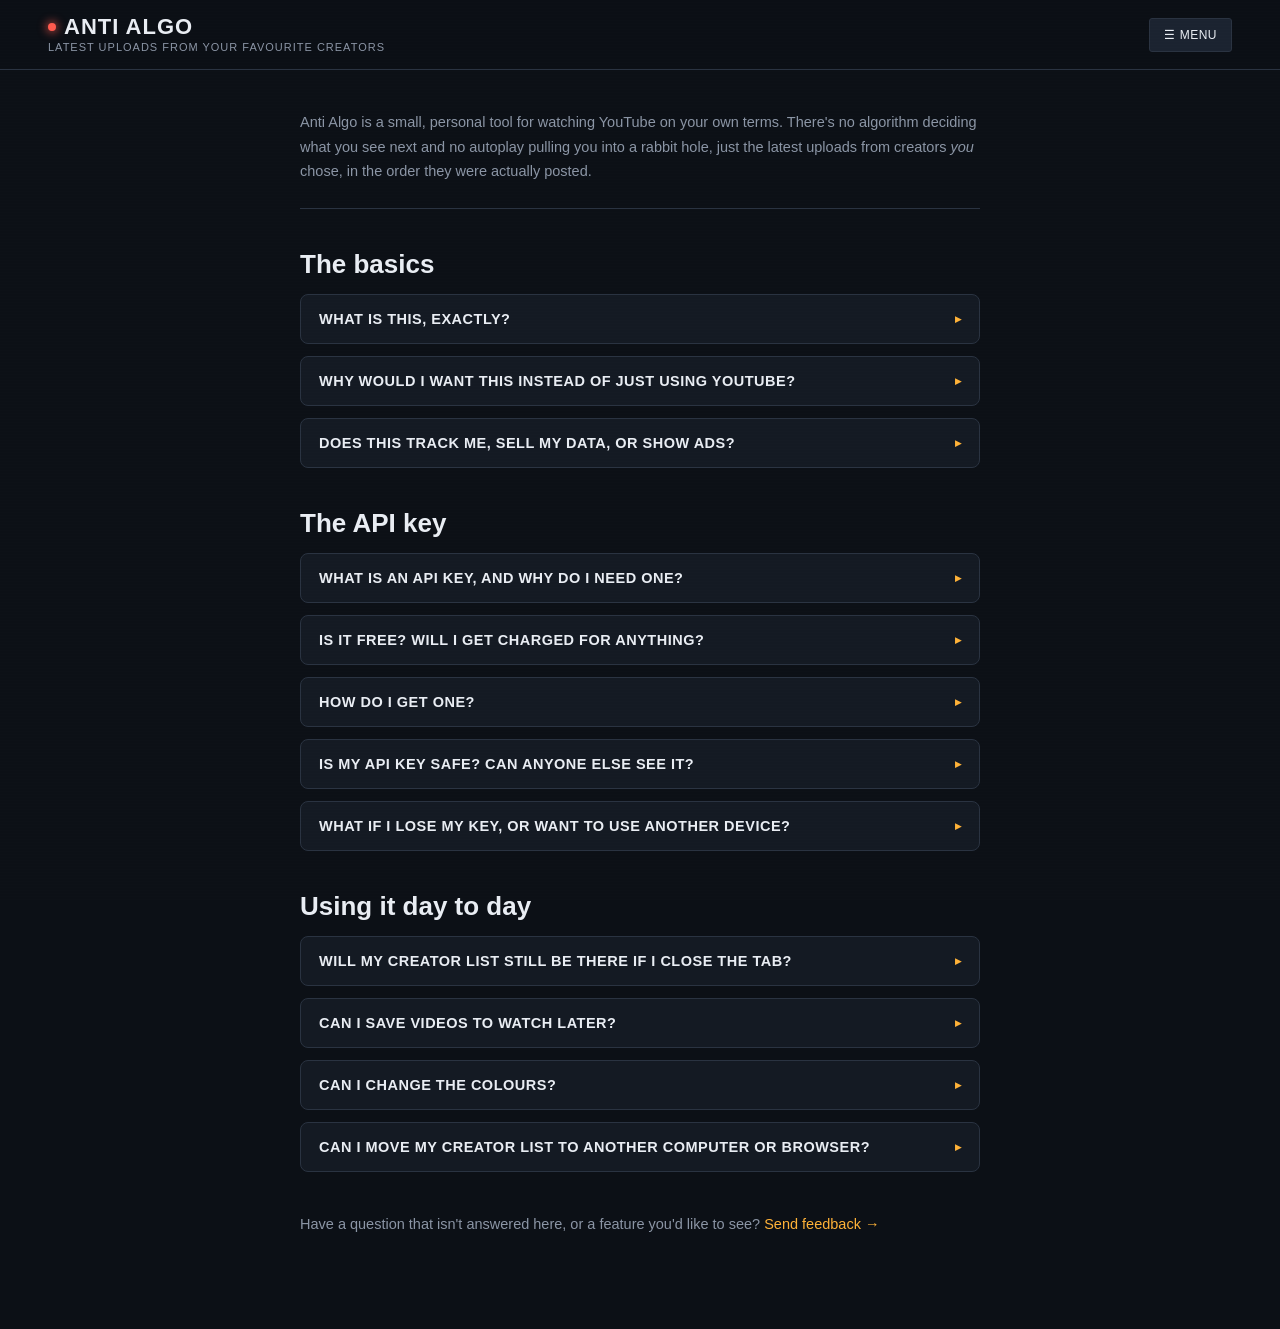
==== commit ef5220a2: "More mobile optimised version" ====
--- a/faq.html
+++ b/faq.html
@@ -16,7 +16,7 @@
 <meta name="twitter:card" content="summary_large_image">
 <meta name="twitter:image" content="https://anti-algo.com/preview.png">
 <link rel="icon" type="image/svg+xml" href="favicon.svg">
-<link rel="stylesheet" href="style.css?v=29">
+<link rel="stylesheet" href="style.css?v=32">
 <script src="theme.js?v=9"></script>
 </head>
 <body>
--- a/style.css
+++ b/style.css
@@ -639,6 +639,7 @@
 .menu-link:hover{ background: var(--panel-2); color: var(--text); border-color:transparent; }
 .menu-link.active{ color: var(--amber); }
 .menu-caret{
+  font-size:0; overflow:hidden;   /* hides any old text arrow left inside */
   margin-left:auto; width:7px; height:7px; border-left:2px solid var(--text-dim); border-bottom:2px solid var(--text-dim);
   transform: rotate(45deg); margin-right:3px;   /* points left: the colours open to the left */
 }
@@ -869,3 +870,15 @@
 /* drawn button icons (they render the same on every phone) */
 .ic{ width:14px; height:14px; vertical-align:-2px; margin-right:6px; flex:0 0 auto; }
 #apiKeyToggleBtn .ic{ margin-right:0; vertical-align:-3px; }
+
+@media (max-width: 700px){
+  /* Help / Refresh / Menu centred under the title on phones (desktop is unchanged) */
+  header .actions{ width:100%; justify-content:center; }
+  /* welcome box: even space above and below inside the Videos box */
+  .status-line{ min-height:0; margin-bottom:6px; }
+  .welcome-panel{ margin:12px auto; padding:28px 20px; }
+  /* title block centred too, so the whole header lines up with the centred page below */
+  header{ justify-content:center; }
+  .brand-block{ align-items:center; text-align:center; width:100%; }
+  .brand{ justify-content:center; }
+}
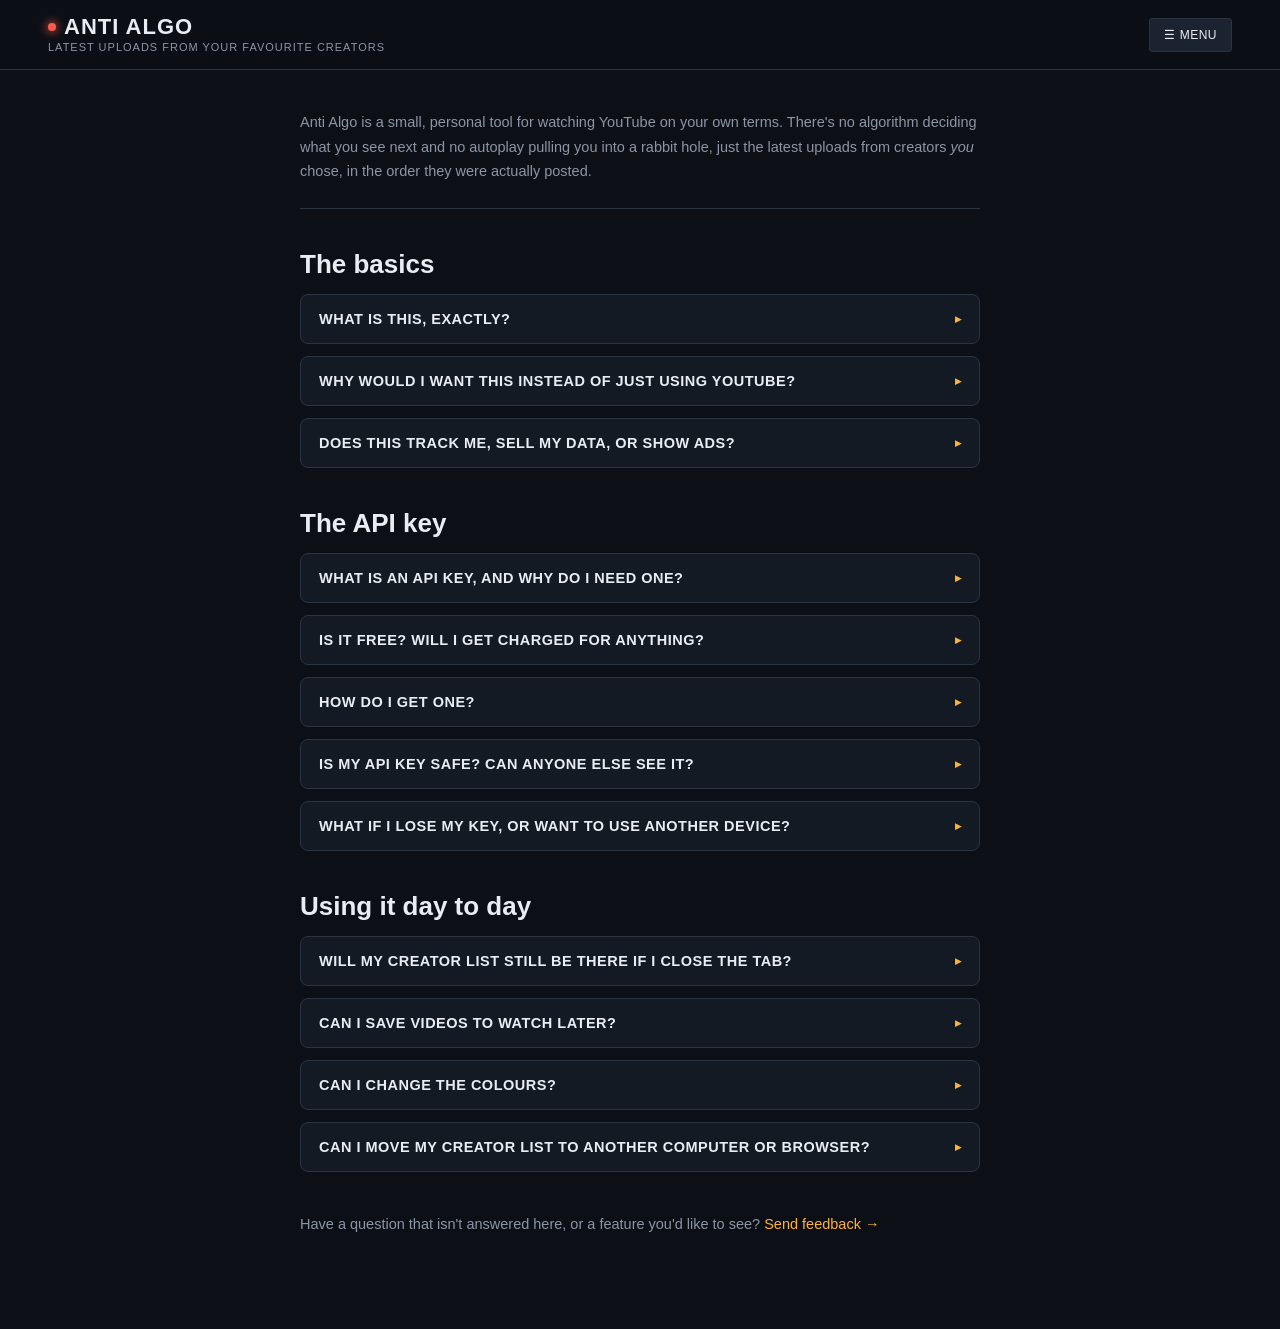
==== commit 9e9cfbd4: "Updated playlist error message" ====
--- a/faq.html
+++ b/faq.html
@@ -16,7 +16,7 @@
 <meta name="twitter:card" content="summary_large_image">
 <meta name="twitter:image" content="https://anti-algo.com/preview.png">
 <link rel="icon" type="image/svg+xml" href="favicon.svg">
-<link rel="stylesheet" href="style.css?v=32">
+<link rel="stylesheet" href="style.css?v=33">
 <script src="theme.js?v=9"></script>
 </head>
 <body>
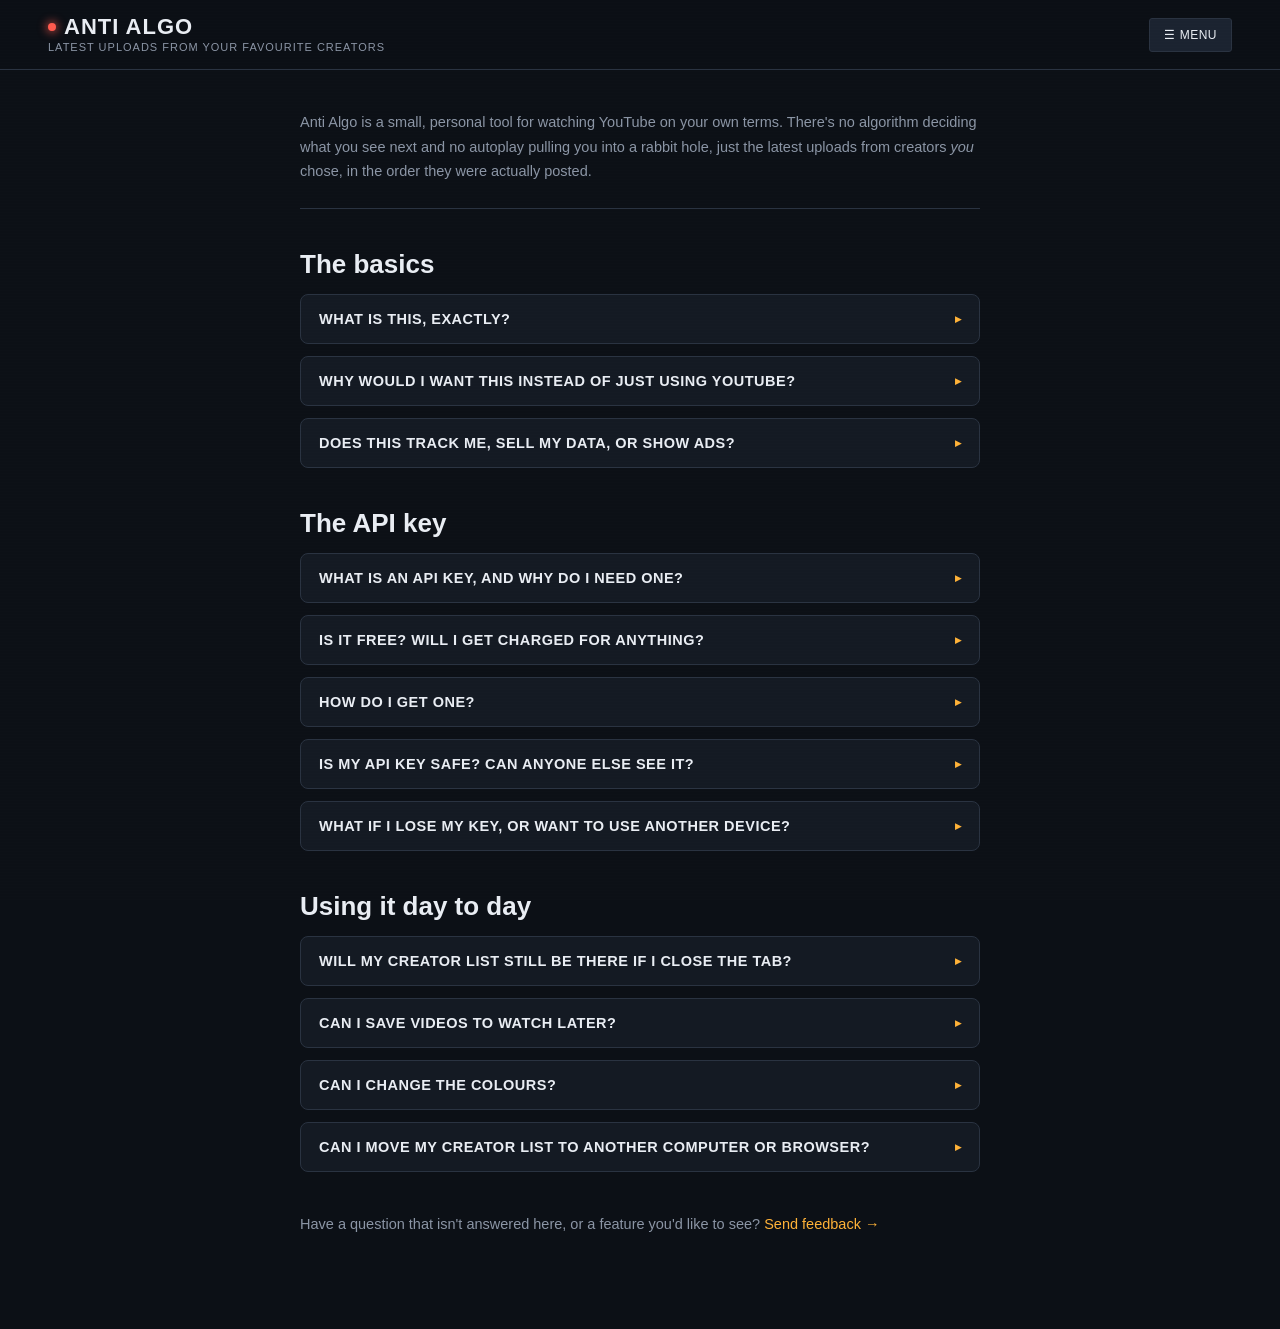
==== commit 5d512b1d: "Arrow correction" ====
--- a/faq.html
+++ b/faq.html
@@ -16,7 +16,7 @@
 <meta name="twitter:card" content="summary_large_image">
 <meta name="twitter:image" content="https://anti-algo.com/preview.png">
 <link rel="icon" type="image/svg+xml" href="favicon.svg">
-<link rel="stylesheet" href="style.css?v=33">
+<link rel="stylesheet" href="style.css?v=35">
 <script src="theme.js?v=9"></script>
 </head>
 <body>
--- a/style.css
+++ b/style.css
@@ -855,11 +855,11 @@
 
 /* Animated arrow that nudges people towards "Get a free key" during the tour */
 #tourPointer{
-  display:none; position:fixed; z-index:204; width:28px; height:40px; color: var(--amber); pointer-events:none;
-  filter: drop-shadow(0 2px 6px rgba(0,0,0,0.6));
-  animation: tourBob 0.9s ease-in-out infinite;
-}
-@keyframes tourBob{ 0%,100%{ transform: translateY(-4px); } 50%{ transform: translateY(8px); } }
+  display:none; position:fixed; z-index:204; width:24px; height:56px; color: var(--amber); pointer-events:none;
+  filter: drop-shadow(0 1px 4px rgba(0,0,0,0.5));
+  animation: tourBob 2s ease-in-out infinite;
+}
+@keyframes tourBob{ 0%,100%{ transform: translateY(-3px); } 50%{ transform: translateY(5px); } }
 #tourSpot.pulse{ animation: tourPulse 1.4s ease-out infinite; }
 @keyframes tourPulse{
   0%{ box-shadow: 0 0 0 2px var(--amber), 0 0 0 0 rgba(var(--amber-rgb),0.55), 0 0 0 9999px rgba(var(--shade-rgb),0.8); }
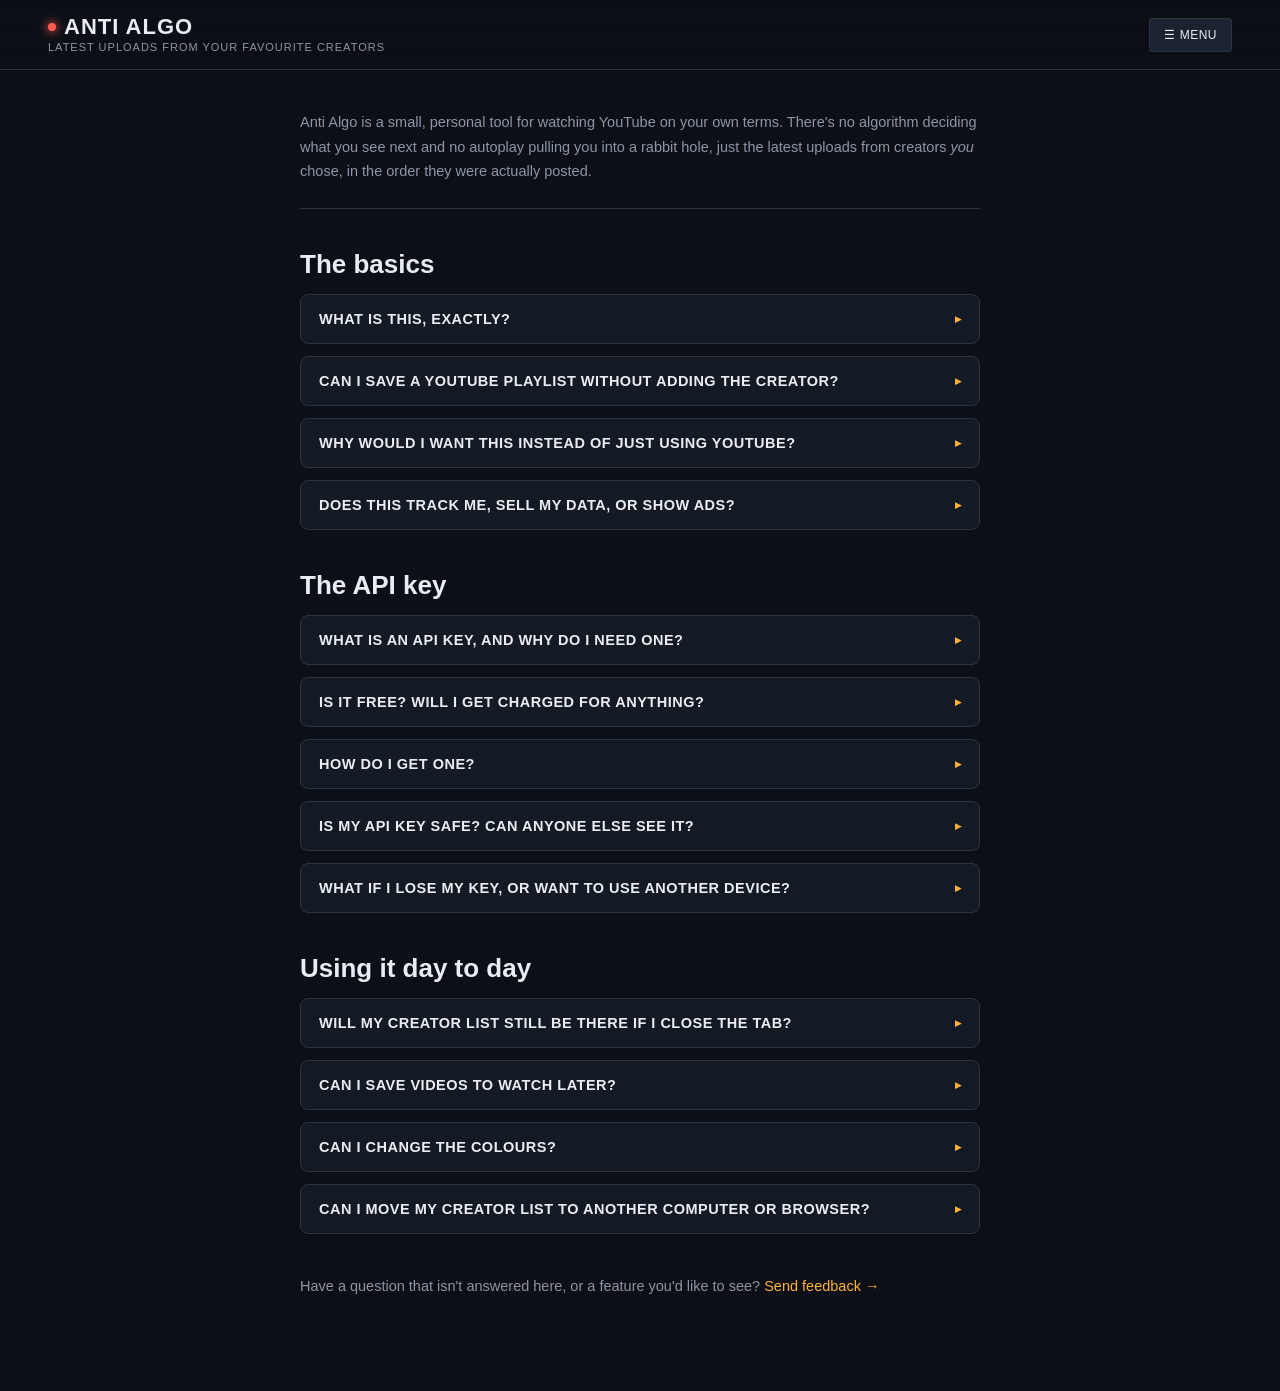
==== commit 2cf548fd: "Added playlist feature." ====
--- a/faq.html
+++ b/faq.html
@@ -16,7 +16,7 @@
 <meta name="twitter:card" content="summary_large_image">
 <meta name="twitter:image" content="https://anti-algo.com/preview.png">
 <link rel="icon" type="image/svg+xml" href="favicon.svg">
-<link rel="stylesheet" href="style.css?v=35">
+<link rel="stylesheet" href="style.css?v=39">
 <script src="theme.js?v=9"></script>
 </head>
 <body>
@@ -49,6 +49,19 @@
       and shows them to you in one simple feed, sorted purely by upload date and nothing else. There's no
       "recommended for you," no trending tab, no algorithm nudging you toward anything. If you didn't add
       the creator, you won't see their videos.</p>
+    </div>
+  </div>
+
+  <div class="faq-item">
+    <button class="faq-question" type="button">
+      <span>Can I save a YouTube playlist without adding the creator?</span>
+      <span class="faq-arrow">▸</span>
+    </button>
+    <div class="faq-answer">
+      <p>Yes. Paste a playlist link (any link with <code>list=</code> in it) into the same box you use for creators and press Add.
+      It's saved under the <strong>Playlists</strong> button next to Queue, so collabs on other channels can sit there without
+      those channels joining your feed. Playlists show in the order the playlist owner set, up to 100 videos, and you can save up to 20.
+      The Queue and the "+" button work on playlist videos too. YouTube's auto-made mixes and private lists like Watch later can't be added.</p>
     </div>
   </div>
 
--- a/style.css
+++ b/style.css
@@ -135,12 +135,14 @@
   .video-modal-close:hover{ color: var(--amber); border-color:transparent; }
 
   .add-bar{ display:flex; gap:8px; margin-bottom:28px; flex-wrap:wrap; }
-  .add-bar input{
+  .add-bar input, .add-bar select{
     flex:1; min-width:220px; background: var(--panel); border:1px solid var(--line); color:var(--text);
     padding:11px 14px; border-radius:3px; font-family: var(--font-mono); font-size:13px;
   }
   .add-bar input::placeholder{ color: var(--placeholder); }
-  .add-bar #genreInput{ flex:0 1 300px; min-width:200px; }
+  .add-bar select.is-placeholder{ color: var(--placeholder); }
+  .add-bar select option{ color: var(--text); }
+  .add-bar #genreSelect, .add-bar #genreInput{ flex:0 1 300px; min-width:200px; }
   .add-bar #channelInput{ min-width:180px; }
   .add-bar button{ flex:0 0 auto; }
 
@@ -817,7 +819,7 @@
   main{ padding:16px 16px 40px; }
 
   /* the add-creator bar: full-width fields, then the button */
-  .add-bar #channelInput, .add-bar #genreInput{ flex:1 1 100%; min-width:0; }
+  .add-bar #channelInput, .add-bar #genreSelect, .add-bar #genreInput{ flex:1 1 100%; min-width:0; }
   .add-bar button{ flex:1 1 100%; }
 
   /* API key box and "Your list" box: fit the screen instead of running off the sides */
@@ -855,11 +857,11 @@
 
 /* Animated arrow that nudges people towards "Get a free key" during the tour */
 #tourPointer{
-  display:none; position:fixed; z-index:204; width:24px; height:56px; color: var(--amber); pointer-events:none;
+  display:none; position:fixed; z-index:204; width:24px; height:40px; color: var(--amber); pointer-events:none;
   filter: drop-shadow(0 1px 4px rgba(0,0,0,0.5));
-  animation: tourBob 2s ease-in-out infinite;
-}
-@keyframes tourBob{ 0%,100%{ transform: translateY(-3px); } 50%{ transform: translateY(5px); } }
+  animation: tourBob 2.8s ease-in-out infinite;
+}
+@keyframes tourBob{ 0%,100%{ transform: translateY(-8px); } 50%{ transform: translateY(10px); } }
 #tourSpot.pulse{ animation: tourPulse 1.4s ease-out infinite; }
 @keyframes tourPulse{
   0%{ box-shadow: 0 0 0 2px var(--amber), 0 0 0 0 rgba(var(--amber-rgb),0.55), 0 0 0 9999px rgba(var(--shade-rgb),0.8); }
@@ -882,3 +884,37 @@
   .brand-block{ align-items:center; text-align:center; width:100%; }
   .brand{ justify-content:center; }
 }
+
+/* Playlists */
+.qi-list{
+  width:11px; height:2px; background:currentColor; border-radius:1px; position:relative; margin-top:-1px; margin-right:7px;
+}
+.qi-list::before, .qi-list::after{
+  content:""; position:absolute; left:0; width:11px; height:2px; background:currentColor; border-radius:1px;
+}
+.qi-list::before{ top:-4px; }
+.qi-list::after{ top:4px; }
+#playlistsBtn{ margin-left:auto; }
+#playlistsBtn + #queueToggleBtn{ margin-left:6px; }
+#feedTitle{ max-width:40vw; overflow:hidden; text-overflow:ellipsis; white-space:nowrap; display:inline-block; vertical-align:bottom; }
+.pl-card{
+  position:relative; display:flex; gap:12px; align-items:center; cursor:pointer;
+  background: var(--panel-2); border:1px solid var(--line); border-radius:12px; padding:10px 40px 10px 10px;
+  grid-column:1/-1;
+}
+.pl-card:hover, .pl-card:focus-visible{ border-color: var(--text-dim); outline:none; }
+.pl-thumb{ flex:0 0 120px; height:68px; border-radius:8px; background:var(--panel) center/cover no-repeat; }
+.pl-body{ min-width:0; }
+.pl-title{ font-weight:600; font-size:14px; line-height:1.3; overflow:hidden; display:-webkit-box; -webkit-line-clamp:2; -webkit-box-orient:vertical; }
+.pl-meta{ font-size:12px; color:var(--text-dim); margin-top:3px; }
+.pl-remove{
+  position:absolute; top:8px; right:8px; width:26px; height:26px; padding:0; border-radius:50%;
+  border:none; background:transparent; color:var(--text-dim); font-size:13px; line-height:1;
+}
+.pl-remove:hover{ background:var(--panel); color:var(--text); }
+.pl-open-link{ margin-left:auto; color:var(--text-dim); font-size:12.5px; text-decoration:underline; }
+@media (max-width: 700px){
+  .panel-title{ flex-wrap:wrap; row-gap:6px; }
+  #playlistsBtn{ margin-left:0; }
+  .pl-thumb{ flex-basis:96px; height:56px; }
+}
